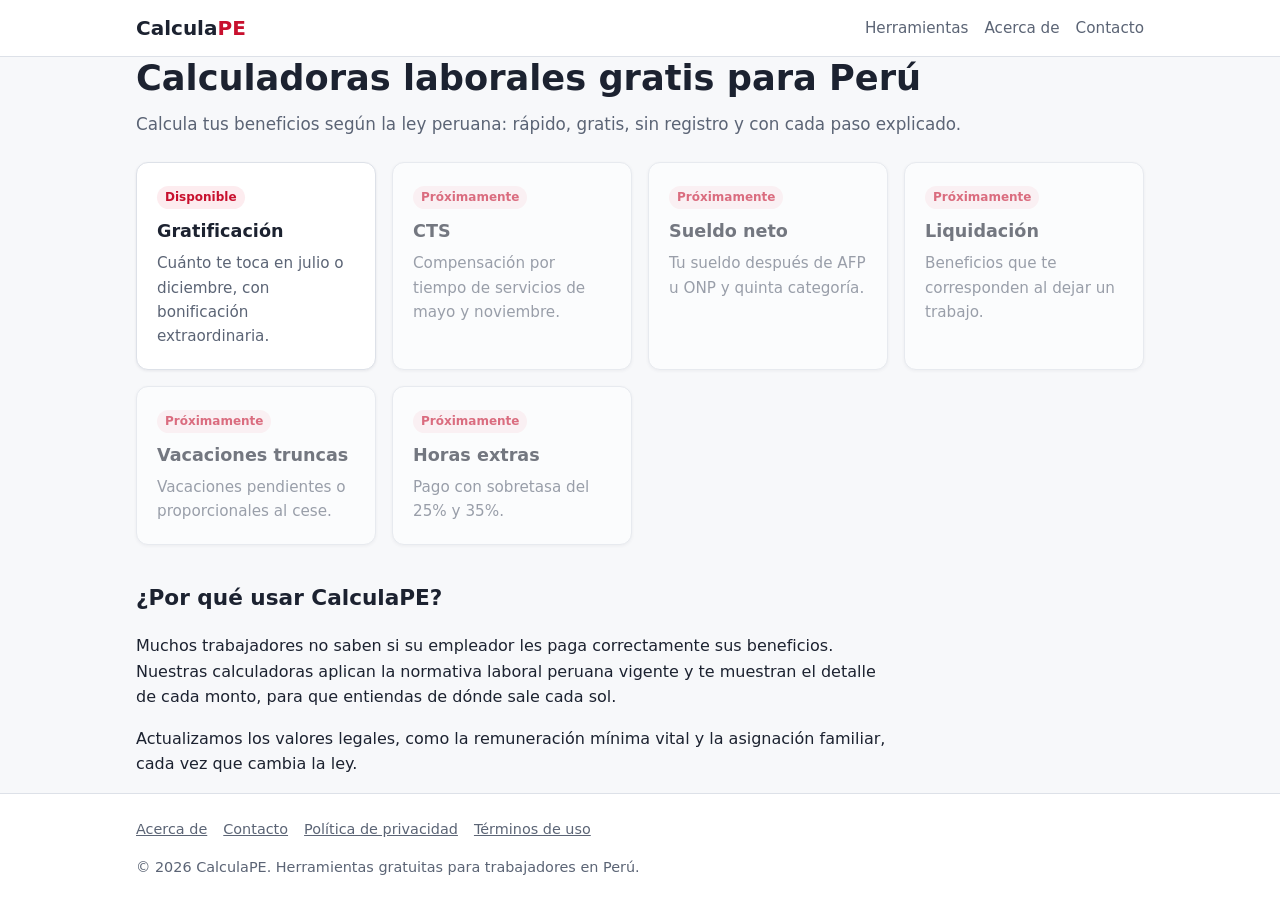
==== index.html @ ca853198 "v0.1: sitio base con calculadora de gratificación y páginas legales Co-Authored-By: Claude Opus 5.5 " ====
<!doctype html>
<html lang="es-PE">
<head>
  <meta charset="utf-8">
  <meta name="viewport" content="width=device-width, initial-scale=1">
  <title>CalculaPE | Calculadoras laborales gratis para Perú</title>
  <meta name="description" content="Calculadoras gratuitas para trabajadores en Perú: gratificación, CTS, liquidación, sueldo neto y más. Resultados al instante y explicados paso a paso.">
  <link rel="canonical" href="https://TU-DOMINIO.com/">
  <link rel="stylesheet" href="css/styles.css">
  <!-- AdSense: pegar aquí el script cuando Google apruebe la cuenta (ver DOCUMENTACION.md) -->
</head>
<body>
  <header class="site-header">
    <div class="wrap">
      <a class="logo" href="index.html">Calcula<span>PE</span></a>
      <nav class="site-nav">
        <a href="index.html">Herramientas</a>
        <a href="acerca.html">Acerca de</a>
        <a href="contacto.html">Contacto</a>
      </nav>
    </div>
  </header>

  <main class="wrap">
    <h1>Calculadoras laborales gratis para Perú</h1>
    <p class="lead">Calcula tus beneficios según la ley peruana: rápido, gratis, sin registro y con cada paso explicado.</p>

    <div class="tools">
      <a class="tool" href="gratificacion.html">
        <span class="tag">Disponible</span>
        <h3>Gratificación</h3>
        <p>Cuánto te toca en julio o diciembre, con bonificación extraordinaria.</p>
      </a>
      <div class="tool soon">
        <span class="tag">Próximamente</span>
        <h3>CTS</h3>
        <p>Compensación por tiempo de servicios de mayo y noviembre.</p>
      </div>
      <div class="tool soon">
        <span class="tag">Próximamente</span>
        <h3>Sueldo neto</h3>
        <p>Tu sueldo después de AFP u ONP y quinta categoría.</p>
      </div>
      <div class="tool soon">
        <span class="tag">Próximamente</span>
        <h3>Liquidación</h3>
        <p>Beneficios que te corresponden al dejar un trabajo.</p>
      </div>
      <div class="tool soon">
        <span class="tag">Próximamente</span>
        <h3>Vacaciones truncas</h3>
        <p>Vacaciones pendientes o proporcionales al cese.</p>
      </div>
      <div class="tool soon">
        <span class="tag">Próximamente</span>
        <h3>Horas extras</h3>
        <p>Pago con sobretasa del 25% y 35%.</p>
      </div>
    </div>

    <div class="ad-slot"><!-- Bloque de anuncio AdSense --></div>

    <section class="content">
      <h2>¿Por qué usar CalculaPE?</h2>
      <p>Muchos trabajadores no saben si su empleador les paga correctamente sus beneficios. Nuestras calculadoras aplican la normativa laboral peruana vigente y te muestran el detalle de cada monto, para que entiendas de dónde sale cada sol.</p>
      <p>Actualizamos los valores legales, como la remuneración mínima vital y la asignación familiar, cada vez que cambia la ley.</p>
    </section>
  </main>

  <footer class="site-footer">
    <div class="wrap">
      <nav>
        <a href="acerca.html">Acerca de</a>
        <a href="contacto.html">Contacto</a>
        <a href="politica-privacidad.html">Política de privacidad</a>
        <a href="terminos.html">Términos de uso</a>
      </nav>
      <p>© <span data-year></span> CalculaPE. Herramientas gratuitas para trabajadores en Perú.</p>
    </div>
  </footer>
  <script src="js/config.js"></script>
</body>
</html>
---- css/styles.css ----
/* CalculaPE - estilos compartidos por todas las páginas */
:root {
  --bg: #f7f8fa;
  --surface: #ffffff;
  --text: #1c2230;
  --muted: #5b6475;
  --border: #dde1e8;
  --primary: #c8102e;        /* rojo Perú */
  --primary-hover: #a50d26;
  --primary-soft: #fdecef;
  --success: #1f7a4d;
  --success-soft: #e7f5ee;
  --radius: 12px;
  --shadow: 0 1px 3px rgba(20, 30, 50, .08);
  --max: 1040px;
}

@media (prefers-color-scheme: dark) {
  :root:not([data-theme="light"]) {
    --bg: #12151c;
    --surface: #1b2029;
    --text: #e8ebf1;
    --muted: #9aa3b5;
    --border: #2d3441;
    --primary: #ff5a70;
    --primary-hover: #ff7a8c;
    --primary-soft: #3a1c23;
    --success: #4cc38a;
    --success-soft: #16301f;
    --shadow: none;
  }
}

* { box-sizing: border-box; }

body {
  margin: 0;
  background: var(--bg);
  color: var(--text);
  font-family: system-ui, -apple-system, "Segoe UI", Roboto, sans-serif;
  line-height: 1.6;
}

a { color: var(--primary); }
a:hover { color: var(--primary-hover); }

.wrap { max-width: var(--max); margin: 0 auto; padding: 0 16px; }

/* Encabezado */
.site-header {
  background: var(--surface);
  border-bottom: 1px solid var(--border);
}
.site-header .wrap {
  display: flex; align-items: center; justify-content: space-between;
  gap: 16px; flex-wrap: wrap; padding-top: 12px; padding-bottom: 12px;
}
.logo { font-weight: 800; font-size: 1.25rem; text-decoration: none; color: var(--text); }
.logo span { color: var(--primary); }
.site-nav { display: flex; gap: 16px; flex-wrap: wrap; }
.site-nav a { text-decoration: none; color: var(--muted); font-size: .95rem; }
.site-nav a:hover { color: var(--primary); }

main { padding: 32px 0 48px; }

h1 { font-size: clamp(1.6rem, 4vw, 2.2rem); line-height: 1.2; margin: 0 0 12px; }
h2 { font-size: 1.35rem; margin-top: 36px; }
.lead { color: var(--muted); font-size: 1.05rem; margin-top: 0; }

/* Tarjetas de herramientas (inicio) */
.tools {
  display: grid; gap: 16px;
  grid-template-columns: repeat(auto-fill, minmax(240px, 1fr));
  margin-top: 24px;
}
.tool {
  display: block; background: var(--surface); border: 1px solid var(--border);
  border-radius: var(--radius); padding: 20px; text-decoration: none;
  color: var(--text); box-shadow: var(--shadow);
}
a.tool:hover { border-color: var(--primary); }
.tool h3 { margin: 0 0 6px; font-size: 1.1rem; }
.tool p { margin: 0; color: var(--muted); font-size: .95rem; }
.tool.soon { opacity: .6; }
.tag {
  display: inline-block; font-size: .75rem; font-weight: 600; padding: 2px 8px;
  border-radius: 999px; background: var(--primary-soft); color: var(--primary);
  margin-bottom: 8px;
}

/* Calculadora */
.calc-layout {
  display: grid; gap: 24px; grid-template-columns: 1fr;
  margin-top: 24px;
}
@media (min-width: 820px) {
  .calc-layout { grid-template-columns: 1.1fr 1fr; align-items: start; }
}
.card {
  background: var(--surface); border: 1px solid var(--border);
  border-radius: var(--radius); padding: 20px; box-shadow: var(--shadow);
}
.field { margin-bottom: 16px; }
.field label { display: block; font-weight: 600; margin-bottom: 4px; }
.field small { display: block; color: var(--muted); margin-top: 4px; }
input[type="number"], input[type="date"], select {
  width: 100%; padding: 10px 12px; font-size: 1rem;
  border: 1px solid var(--border); border-radius: 8px;
  background: var(--bg); color: var(--text);
}
input:focus, select:focus { outline: 2px solid var(--primary); outline-offset: 1px; }
.check { display: flex; align-items: center; gap: 8px; font-weight: 600; }
.check input { width: 18px; height: 18px; }

.btn {
  display: inline-block; width: 100%; padding: 12px; font-size: 1rem; font-weight: 700;
  border: 0; border-radius: 8px; background: var(--primary); color: #fff; cursor: pointer;
}
.btn:hover { background: var(--primary-hover); }

.result-total {
  background: var(--success-soft); color: var(--success);
  border-radius: 8px; padding: 16px; text-align: center; margin-bottom: 16px;
}
.result-total .amount { font-size: 2rem; font-weight: 800; display: block; }
.breakdown { width: 100%; border-collapse: collapse; font-size: .95rem; }
.breakdown td { padding: 8px 0; border-bottom: 1px solid var(--border); }
.breakdown td:last-child { text-align: right; font-variant-numeric: tabular-nums; }
.breakdown tr.total td { font-weight: 700; border-bottom: 0; }
.note { font-size: .88rem; color: var(--muted); }
.alert {
  background: var(--primary-soft); color: var(--text);
  border-left: 4px solid var(--primary); padding: 12px; border-radius: 6px;
}

/* Espacio reservado para anuncios (AdSense) */
.ad-slot { margin: 24px 0; min-height: 0; }

/* Contenido de texto (guías, legales) */
.content { max-width: 760px; }
.content table { border-collapse: collapse; width: 100%; margin: 12px 0; font-size: .95rem; }
.content th, .content td { border: 1px solid var(--border); padding: 8px; text-align: left; }
.content th { background: var(--surface); }
details { background: var(--surface); border: 1px solid var(--border); border-radius: 8px; padding: 12px 16px; margin-bottom: 8px; }
summary { cursor: pointer; font-weight: 600; }

/* Pie de página */
.site-footer {
  border-top: 1px solid var(--border); background: var(--surface);
  padding: 24px 0; font-size: .9rem; color: var(--muted);
}
.site-footer nav { display: flex; gap: 16px; flex-wrap: wrap; margin-bottom: 8px; }
.site-footer a { color: var(--muted); }
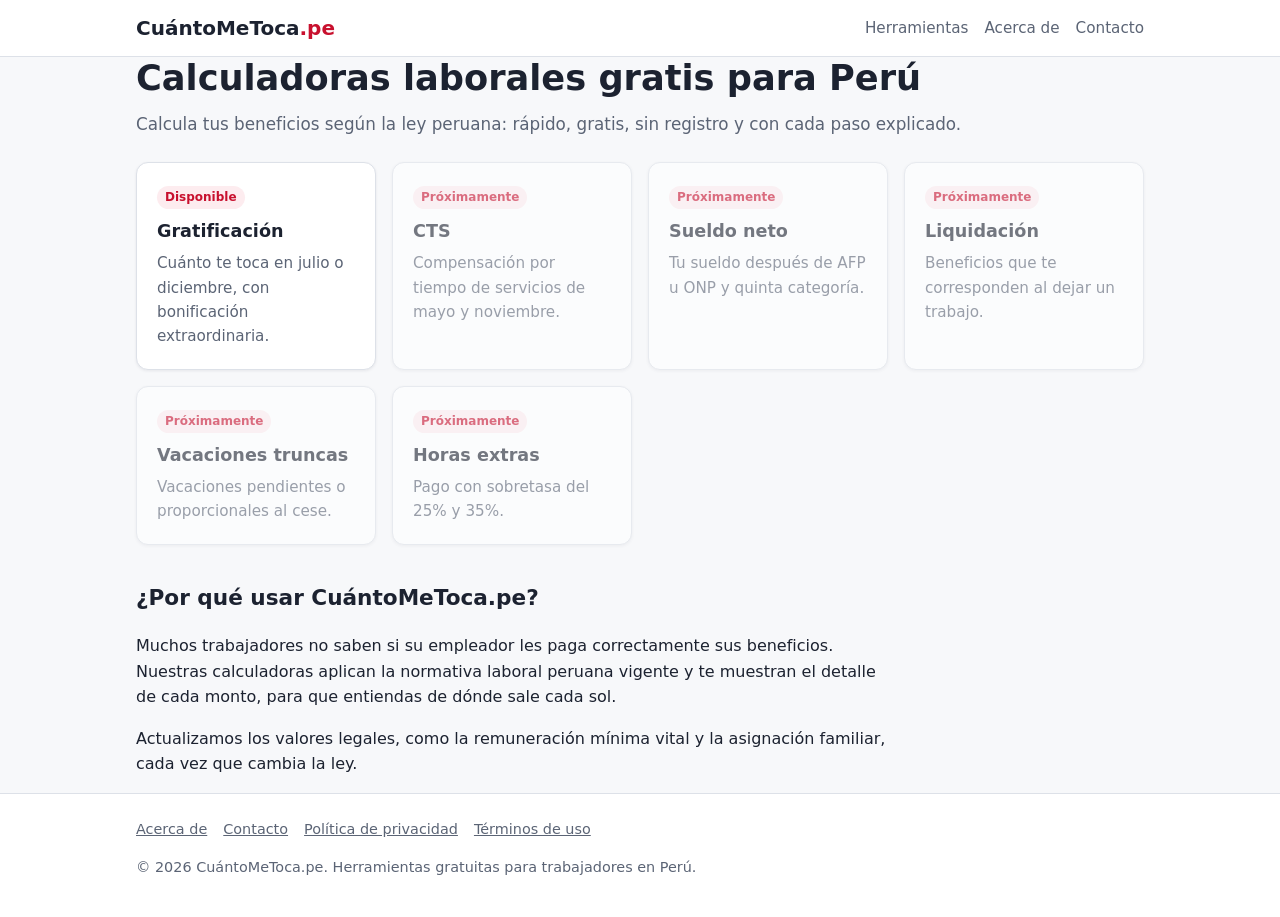
==== commit 1d5cb4a9: "v0.2: cambio de marca a CuántoMeToca.pe y URLs de GitHub Pages Co-Authored-By: Claude Opus 5.5 <nore" ====
--- a/index.html
+++ b/index.html
@@ -3,16 +3,16 @@
 <head>
   <meta charset="utf-8">
   <meta name="viewport" content="width=device-width, initial-scale=1">
-  <title>CalculaPE | Calculadoras laborales gratis para Perú</title>
+  <title>CuántoMeToca.pe | Calculadoras laborales gratis para Perú</title>
   <meta name="description" content="Calculadoras gratuitas para trabajadores en Perú: gratificación, CTS, liquidación, sueldo neto y más. Resultados al instante y explicados paso a paso.">
-  <link rel="canonical" href="https://TU-DOMINIO.com/">
+  <link rel="canonical" href="https://festrebillo.github.io/cuantometoca/">
   <link rel="stylesheet" href="css/styles.css">
   <!-- AdSense: pegar aquí el script cuando Google apruebe la cuenta (ver DOCUMENTACION.md) -->
 </head>
 <body>
   <header class="site-header">
     <div class="wrap">
-      <a class="logo" href="index.html">Calcula<span>PE</span></a>
+      <a class="logo" href="index.html">CuántoMeToca<span>.pe</span></a>
       <nav class="site-nav">
         <a href="index.html">Herramientas</a>
         <a href="acerca.html">Acerca de</a>
@@ -61,7 +61,7 @@
     <div class="ad-slot"><!-- Bloque de anuncio AdSense --></div>
 
     <section class="content">
-      <h2>¿Por qué usar CalculaPE?</h2>
+      <h2>¿Por qué usar CuántoMeToca.pe?</h2>
       <p>Muchos trabajadores no saben si su empleador les paga correctamente sus beneficios. Nuestras calculadoras aplican la normativa laboral peruana vigente y te muestran el detalle de cada monto, para que entiendas de dónde sale cada sol.</p>
       <p>Actualizamos los valores legales, como la remuneración mínima vital y la asignación familiar, cada vez que cambia la ley.</p>
     </section>
@@ -75,7 +75,7 @@
         <a href="politica-privacidad.html">Política de privacidad</a>
         <a href="terminos.html">Términos de uso</a>
       </nav>
-      <p>© <span data-year></span> CalculaPE. Herramientas gratuitas para trabajadores en Perú.</p>
+      <p>© <span data-year></span> CuántoMeToca.pe. Herramientas gratuitas para trabajadores en Perú.</p>
     </div>
   </footer>
   <script src="js/config.js"></script>
--- a/css/styles.css
+++ b/css/styles.css
@@ -1,4 +1,4 @@
-/* CalculaPE - estilos compartidos por todas las páginas */
+/* CuántoMeToca.pe - estilos compartidos por todas las páginas */
 :root {
   --bg: #f7f8fa;
   --surface: #ffffff;
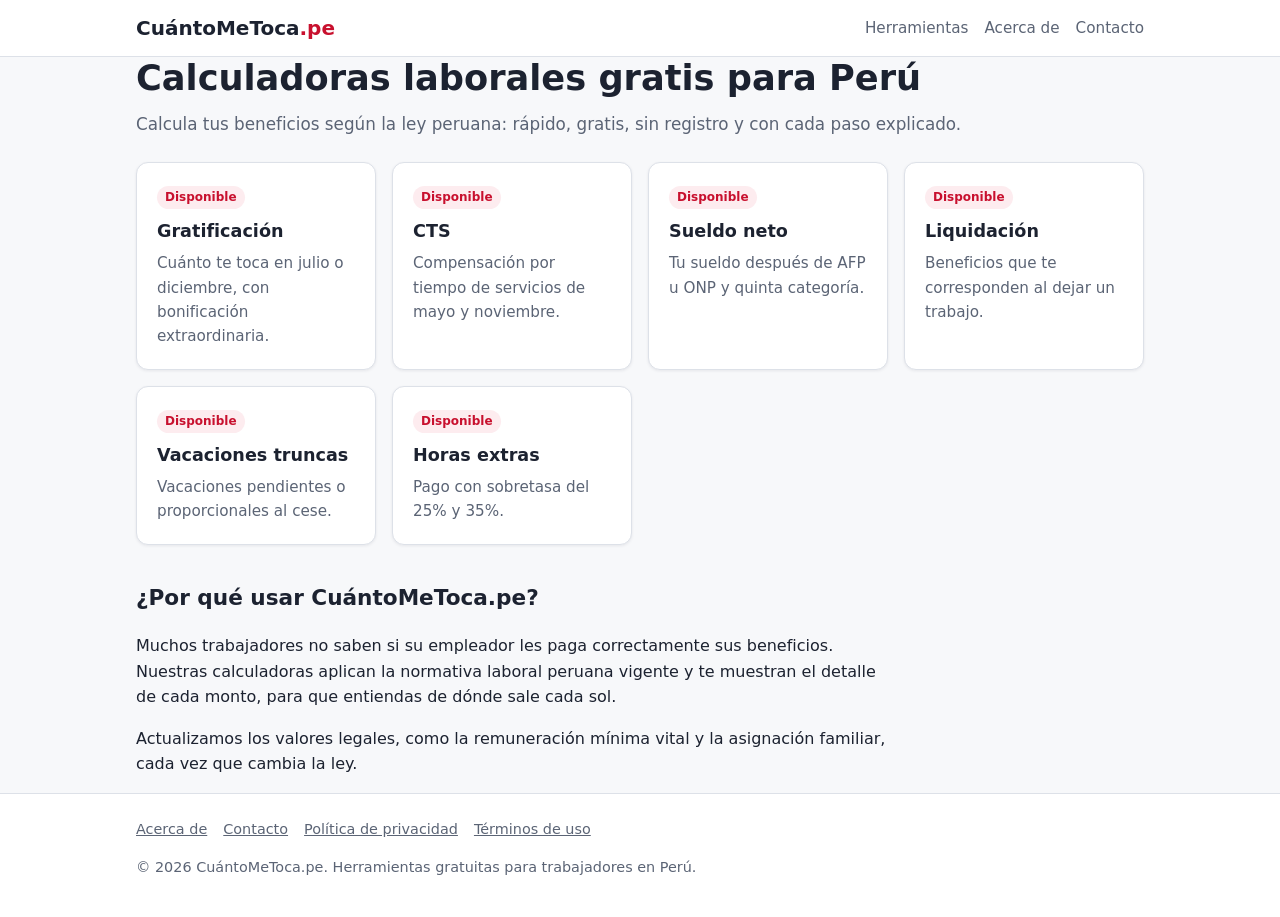
==== commit 77b97f85: "v1.0: calculadoras de CTS, sueldo neto, liquidación, vacaciones truncas y horas extras - Funciones c" ====
--- a/index.html
+++ b/index.html
@@ -31,31 +31,31 @@
         <h3>Gratificación</h3>
         <p>Cuánto te toca en julio o diciembre, con bonificación extraordinaria.</p>
       </a>
-      <div class="tool soon">
-        <span class="tag">Próximamente</span>
+      <a class="tool" href="cts.html">
+        <span class="tag">Disponible</span>
         <h3>CTS</h3>
         <p>Compensación por tiempo de servicios de mayo y noviembre.</p>
-      </div>
-      <div class="tool soon">
-        <span class="tag">Próximamente</span>
+      </a>
+      <a class="tool" href="sueldo-neto.html">
+        <span class="tag">Disponible</span>
         <h3>Sueldo neto</h3>
         <p>Tu sueldo después de AFP u ONP y quinta categoría.</p>
-      </div>
-      <div class="tool soon">
-        <span class="tag">Próximamente</span>
+      </a>
+      <a class="tool" href="liquidacion.html">
+        <span class="tag">Disponible</span>
         <h3>Liquidación</h3>
         <p>Beneficios que te corresponden al dejar un trabajo.</p>
-      </div>
-      <div class="tool soon">
-        <span class="tag">Próximamente</span>
+      </a>
+      <a class="tool" href="vacaciones-truncas.html">
+        <span class="tag">Disponible</span>
         <h3>Vacaciones truncas</h3>
         <p>Vacaciones pendientes o proporcionales al cese.</p>
-      </div>
-      <div class="tool soon">
-        <span class="tag">Próximamente</span>
+      </a>
+      <a class="tool" href="horas-extras.html">
+        <span class="tag">Disponible</span>
         <h3>Horas extras</h3>
         <p>Pago con sobretasa del 25% y 35%.</p>
-      </div>
+      </a>
     </div>
 
     <div class="ad-slot"><!-- Bloque de anuncio AdSense --></div>
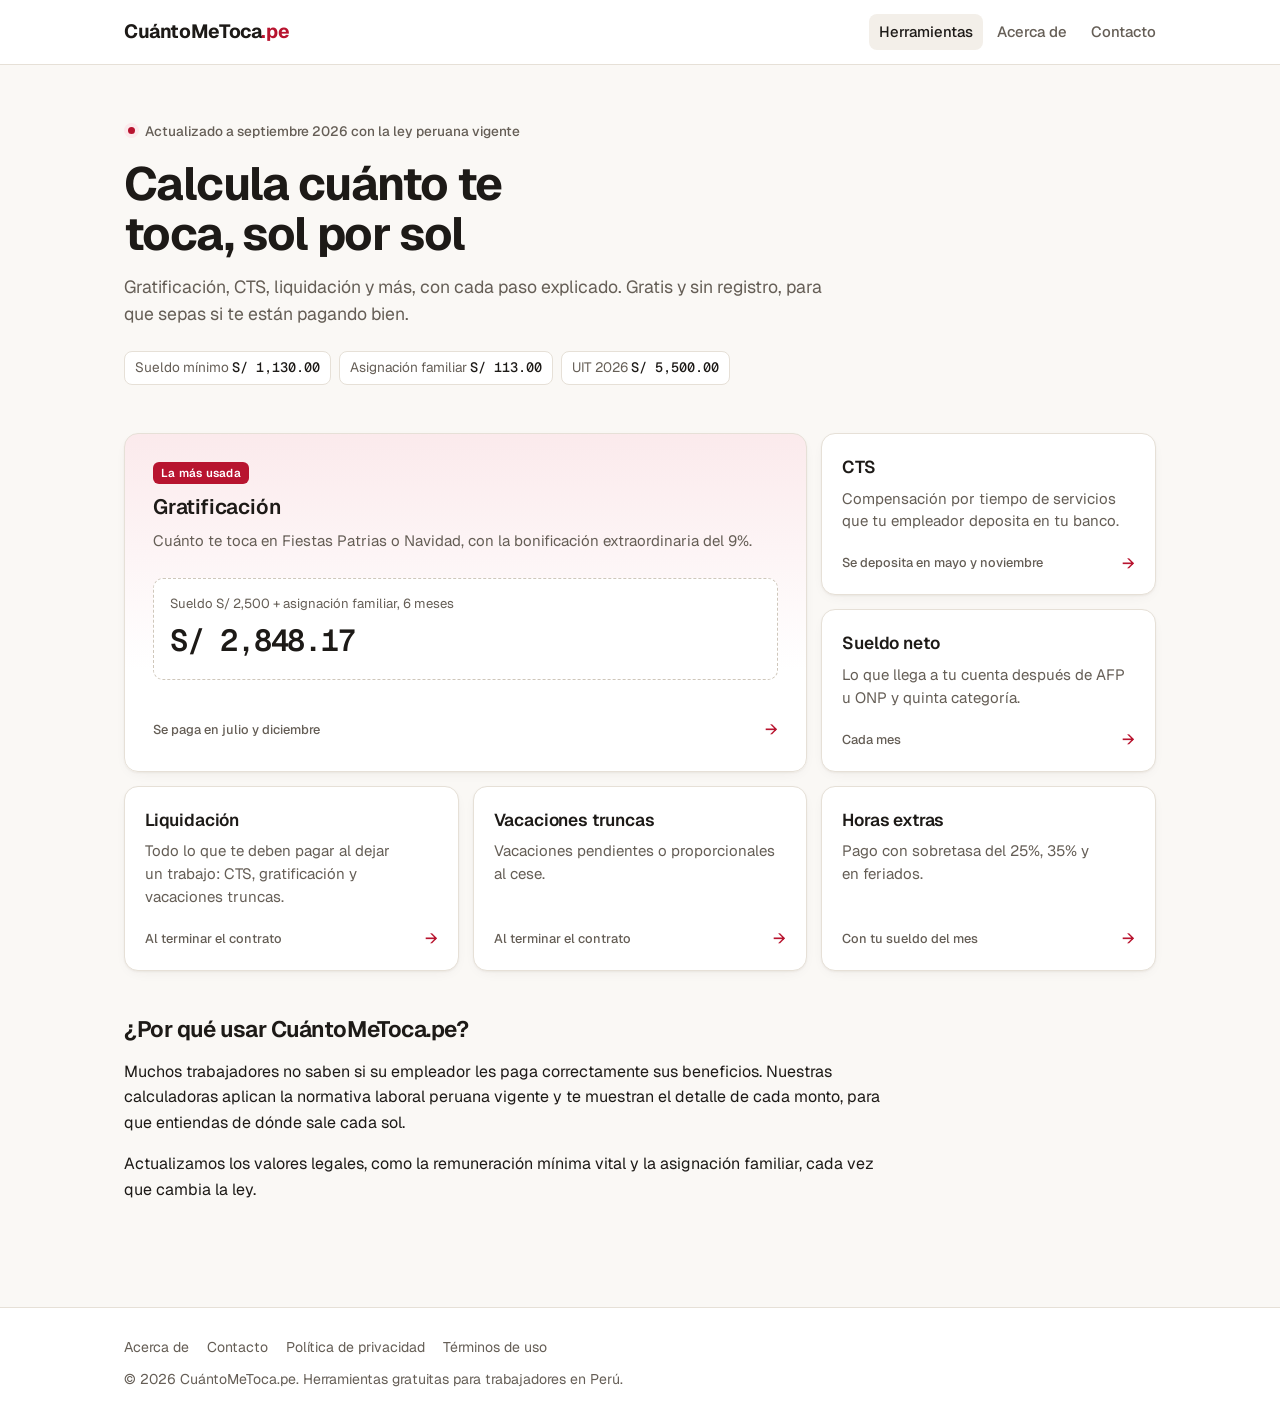
==== commit 4b2862c2: "v1.1: rediseño visual con skills de diseño (Taste Skill + Emil Kowalski) - Tipografía Geist/Geist Mo" ====
--- a/index.html
+++ b/index.html
@@ -6,10 +6,25 @@
   <title>CuántoMeToca.pe | Calculadoras laborales gratis para Perú</title>
   <meta name="description" content="Calculadoras gratuitas para trabajadores en Perú: gratificación, CTS, liquidación, sueldo neto y más. Resultados al instante y explicados paso a paso.">
   <link rel="canonical" href="https://festrebillo.github.io/cuantometoca/">
+  <meta name="theme-color" content="#faf8f5" media="(prefers-color-scheme: light)">
+  <meta name="theme-color" content="#161412" media="(prefers-color-scheme: dark)">
+  <link rel="icon" href="favicon.svg" type="image/svg+xml">
+  <meta property="og:type" content="website">
+  <meta property="og:site_name" content="CuántoMeToca.pe">
+  <meta property="og:locale" content="es_PE">
+  <meta property="og:title" content="CuántoMeToca.pe | Calculadoras laborales gratis para Perú">
+  <meta property="og:description" content="Calculadoras gratuitas para trabajadores en Perú: gratificación, CTS, liquidación, sueldo neto y más. Resultados al instante y explicados paso a paso.">
+  <meta property="og:url" content="https://festrebillo.github.io/cuantometoca/">
+  <meta property="og:image" content="https://festrebillo.github.io/cuantometoca/og-image.png">
+  <meta name="twitter:card" content="summary_large_image">
+  <link rel="preconnect" href="https://fonts.googleapis.com">
+  <link rel="preconnect" href="https://fonts.gstatic.com" crossorigin>
+  <link rel="stylesheet" href="https://fonts.googleapis.com/css2?family=Geist:wght@400..700&family=Geist+Mono:wght@500;600&display=swap">
   <link rel="stylesheet" href="css/styles.css">
   <!-- AdSense: pegar aquí el script cuando Google apruebe la cuenta (ver DOCUMENTACION.md) -->
 </head>
 <body>
+  <a class="skip-link" href="#contenido">Saltar al contenido</a>
   <header class="site-header">
     <div class="wrap">
       <a class="logo" href="index.html">CuántoMeToca<span>.pe</span></a>
@@ -21,40 +36,53 @@
     </div>
   </header>
 
-  <main class="wrap">
-    <h1>Calculadoras laborales gratis para Perú</h1>
-    <p class="lead">Calcula tus beneficios según la ley peruana: rápido, gratis, sin registro y con cada paso explicado.</p>
+  <main class="wrap" id="contenido">
+    <section class="hero">
+      <p class="eyebrow">Actualizado a <span data-config="ULTIMA_REVISION">septiembre 2026</span> con la ley peruana vigente</p>
+      <h1>Calcula cuánto te toca, sol por sol</h1>
+      <p class="lead">Gratificación, CTS, liquidación y más, con cada paso explicado. Gratis y sin registro, para que sepas si te están pagando bien.</p>
+      <ul class="facts" aria-label="Valores legales usados en los cálculos">
+        <li>Sueldo mínimo <b data-config="RMV">S/ 1,130.00</b></li>
+        <li>Asignación familiar <b data-config="ASIGNACION">S/ 113.00</b></li>
+        <li>UIT 2026 <b data-config="UIT">S/ 5,500.00</b></li>
+      </ul>
+    </section>
 
-    <div class="tools">
-      <a class="tool" href="gratificacion.html">
-        <span class="tag">Disponible</span>
+    <div class="tools tools--home">
+      <a class="tool tool--featured" href="gratificacion.html">
+        <span class="tag">La más usada</span>
         <h3>Gratificación</h3>
-        <p>Cuánto te toca en julio o diciembre, con bonificación extraordinaria.</p>
+        <p>Cuánto te toca en Fiestas Patrias o Navidad, con la bonificación extraordinaria del 9%.</p>
+        <span class="tool-sample" aria-hidden="true">
+          <span>Sueldo S/ 2,500 + asignación familiar, 6 meses</span>
+          <b>S/ 2,848.17</b>
+        </span>
+        <span class="tool-meta">Se paga en julio y diciembre</span>
       </a>
       <a class="tool" href="cts.html">
-        <span class="tag">Disponible</span>
         <h3>CTS</h3>
-        <p>Compensación por tiempo de servicios de mayo y noviembre.</p>
+        <p>Compensación por tiempo de servicios que tu empleador deposita en tu banco.</p>
+        <span class="tool-meta">Se deposita en mayo y noviembre</span>
       </a>
       <a class="tool" href="sueldo-neto.html">
-        <span class="tag">Disponible</span>
         <h3>Sueldo neto</h3>
-        <p>Tu sueldo después de AFP u ONP y quinta categoría.</p>
+        <p>Lo que llega a tu cuenta después de AFP u ONP y quinta categoría.</p>
+        <span class="tool-meta">Cada mes</span>
       </a>
       <a class="tool" href="liquidacion.html">
-        <span class="tag">Disponible</span>
         <h3>Liquidación</h3>
-        <p>Beneficios que te corresponden al dejar un trabajo.</p>
+        <p>Todo lo que te deben pagar al dejar un trabajo: CTS, gratificación y vacaciones truncas.</p>
+        <span class="tool-meta">Al terminar el contrato</span>
       </a>
       <a class="tool" href="vacaciones-truncas.html">
-        <span class="tag">Disponible</span>
         <h3>Vacaciones truncas</h3>
         <p>Vacaciones pendientes o proporcionales al cese.</p>
+        <span class="tool-meta">Al terminar el contrato</span>
       </a>
       <a class="tool" href="horas-extras.html">
-        <span class="tag">Disponible</span>
         <h3>Horas extras</h3>
-        <p>Pago con sobretasa del 25% y 35%.</p>
+        <p>Pago con sobretasa del 25%, 35% y en feriados.</p>
+        <span class="tool-meta">Con tu sueldo del mes</span>
       </a>
     </div>
 
--- a/css/styles.css
+++ b/css/styles.css
@@ -1,153 +1,336 @@
-/* CuántoMeToca.pe - estilos compartidos por todas las páginas */
+/* CuántoMeToca.pe - estilos compartidos por todas las páginas
+   Dirección visual: claro y confiable, como una boleta de pago bien hecha.
+   Un solo color de acento (rojo Perú), grises cálidos y montos en fuente monoespaciada. */
 :root {
-  --bg: #f7f8fa;
+  color-scheme: light dark;
+  --bg: #faf8f5;
   --surface: #ffffff;
-  --text: #1c2230;
-  --muted: #5b6475;
-  --border: #dde1e8;
-  --primary: #c8102e;        /* rojo Perú */
-  --primary-hover: #a50d26;
-  --primary-soft: #fdecef;
-  --success: #1f7a4d;
-  --success-soft: #e7f5ee;
-  --radius: 12px;
-  --shadow: 0 1px 3px rgba(20, 30, 50, .08);
-  --max: 1040px;
+  --surface-2: #f3efe9;
+  --text: #1d1a17;
+  --muted: #655e56;
+  --border: #e6e0d7;
+  --border-strong: #cfc7bb;
+  --primary: #b8142f;          /* rojo Perú, un poco menos saturado que el de la bandera */
+  --primary-hover: #99102a;
+  --primary-soft: #fbeaec;
+  --ring: rgba(184, 20, 47, .22);
+  --shadow: 0 1px 2px rgba(60, 40, 20, .05), 0 4px 16px -8px rgba(60, 40, 20, .12);
+  --shadow-hover: 0 2px 4px rgba(60, 40, 20, .06), 0 12px 28px -12px rgba(60, 40, 20, .22);
+  --chevron: url("data:image/svg+xml,%3Csvg xmlns='http://www.w3.org/2000/svg' width='12' height='8' fill='none' stroke='%23655e56' stroke-width='1.6' stroke-linecap='round' stroke-linejoin='round'%3E%3Cpath d='M1 1.5l5 5 5-5'/%3E%3C/svg%3E");
+
+  --font: "Geist", system-ui, -apple-system, "Segoe UI", Roboto, sans-serif;
+  --mono: "Geist Mono", ui-monospace, "SFMono-Regular", Consolas, monospace;
+  --radius: 14px;
+  --radius-sm: 10px;
+  --max: 1080px;
+  --ease-out: cubic-bezier(0.23, 1, 0.32, 1);
 }
 
 @media (prefers-color-scheme: dark) {
   :root:not([data-theme="light"]) {
-    --bg: #12151c;
-    --surface: #1b2029;
-    --text: #e8ebf1;
-    --muted: #9aa3b5;
-    --border: #2d3441;
-    --primary: #ff5a70;
-    --primary-hover: #ff7a8c;
-    --primary-soft: #3a1c23;
-    --success: #4cc38a;
-    --success-soft: #16301f;
+    --bg: #161412;
+    --surface: #1f1c19;
+    --surface-2: #28241f;
+    --text: #efebe6;
+    --muted: #a59d93;
+    --border: #332e28;
+    --border-strong: #4a433b;
+    --primary: #ff6b7d;
+    --primary-hover: #ff8b99;
+    --primary-soft: #3a1d22;
+    --ring: rgba(255, 107, 125, .28);
     --shadow: none;
+    --shadow-hover: 0 12px 28px -14px rgba(0, 0, 0, .6);
+    --chevron: url("data:image/svg+xml,%3Csvg xmlns='http://www.w3.org/2000/svg' width='12' height='8' fill='none' stroke='%23a59d93' stroke-width='1.6' stroke-linecap='round' stroke-linejoin='round'%3E%3Cpath d='M1 1.5l5 5 5-5'/%3E%3C/svg%3E");
   }
 }
+:root[data-theme="light"] { color-scheme: light; }
 
 * { box-sizing: border-box; }
+html { -webkit-text-size-adjust: 100%; }
+@media (prefers-reduced-motion: no-preference) { html { scroll-behavior: smooth; } }
 
 body {
   margin: 0;
   background: var(--bg);
   color: var(--text);
-  font-family: system-ui, -apple-system, "Segoe UI", Roboto, sans-serif;
+  font-family: var(--font);
+  font-size: 1rem;
   line-height: 1.6;
-}
-
-a { color: var(--primary); }
+  -webkit-font-smoothing: antialiased;
+}
+
+a { color: var(--primary); text-underline-offset: .18em; text-decoration-thickness: 1px; }
 a:hover { color: var(--primary-hover); }
+:focus-visible { outline: 2px solid var(--primary); outline-offset: 2px; border-radius: 4px; }
 
 .wrap { max-width: var(--max); margin: 0 auto; padding: 0 16px; }
+@media (min-width: 640px) { .wrap { padding: 0 24px; } }
+
+/* Enlace para saltar al contenido (teclado y lectores de pantalla) */
+.skip-link {
+  position: absolute; left: 12px; top: -48px; z-index: 10;
+  background: var(--text); color: var(--bg); padding: 8px 14px; border-radius: 8px;
+  font-weight: 600; text-decoration: none; transition: top 150ms var(--ease-out);
+}
+.skip-link:focus { top: 12px; color: var(--bg); }
 
 /* Encabezado */
-.site-header {
-  background: var(--surface);
-  border-bottom: 1px solid var(--border);
-}
+.site-header { background: var(--surface); border-bottom: 1px solid var(--border); }
 .site-header .wrap {
   display: flex; align-items: center; justify-content: space-between;
-  gap: 16px; flex-wrap: wrap; padding-top: 12px; padding-bottom: 12px;
-}
-.logo { font-weight: 800; font-size: 1.25rem; text-decoration: none; color: var(--text); }
+  gap: 8px 20px; flex-wrap: wrap; padding-top: 14px; padding-bottom: 14px;
+}
+.logo {
+  font-weight: 700; font-size: 1.2rem; letter-spacing: -.02em;
+  text-decoration: none; color: var(--text);
+}
 .logo span { color: var(--primary); }
-.site-nav { display: flex; gap: 16px; flex-wrap: wrap; }
-.site-nav a { text-decoration: none; color: var(--muted); font-size: .95rem; }
-.site-nav a:hover { color: var(--primary); }
-
-main { padding: 32px 0 48px; }
-
-h1 { font-size: clamp(1.6rem, 4vw, 2.2rem); line-height: 1.2; margin: 0 0 12px; }
-h2 { font-size: 1.35rem; margin-top: 36px; }
-.lead { color: var(--muted); font-size: 1.05rem; margin-top: 0; }
-
-/* Tarjetas de herramientas (inicio) */
+.logo:hover { color: var(--text); }
+.site-nav { display: flex; gap: 4px; flex-wrap: wrap; margin-right: -10px; }
+.site-nav a {
+  text-decoration: none; color: var(--muted); font-size: .93rem; font-weight: 500;
+  padding: 6px 10px; border-radius: 8px;
+  transition: color 150ms ease, background-color 150ms ease;
+}
+.site-nav a:hover { color: var(--text); background: var(--surface-2); }
+.site-nav a[aria-current="page"] { color: var(--text); background: var(--surface-2); }
+
+main.wrap { padding-top: 32px; padding-bottom: 64px; }
+@media (min-width: 820px) { main.wrap { padding-top: 56px; padding-bottom: 88px; } }
+
+/* Tipografía */
+h1, h2, h3 { text-wrap: balance; }
+p, li, small { text-wrap: pretty; }
+h1 {
+  font-size: clamp(1.85rem, 5.2vw, 2.9rem); line-height: 1.08; letter-spacing: -.035em;
+  font-weight: 700; margin: 0 0 14px;
+}
+h2 { font-size: 1.4rem; line-height: 1.25; letter-spacing: -.02em; font-weight: 650; margin: 44px 0 12px; }
+h3 { letter-spacing: -.01em; font-weight: 600; }
+.lead { color: var(--muted); font-size: 1.1rem; line-height: 1.55; margin: 0; max-width: 60ch; }
+strong { font-weight: 600; }
+
+/* Portada */
+.hero { padding-bottom: 8px; }
+.eyebrow { margin: 0 0 16px; font-size: .85rem; font-weight: 500; color: var(--muted); }
+.eyebrow::before {
+  content: ""; display: inline-block; vertical-align: .1em; margin: 0 10px 0 4px;
+  width: 7px; height: 7px; border-radius: 50%; background: var(--primary);
+  box-shadow: 0 0 0 4px var(--primary-soft);
+}
+.hero h1 { max-width: 16ch; }
+.facts {
+  display: flex; flex-wrap: wrap; gap: 8px; list-style: none; padding: 0; margin: 24px 0 0;
+}
+.facts li {
+  font-size: .85rem; color: var(--muted); background: var(--surface);
+  border: 1px solid var(--border); border-radius: 8px; padding: 5px 10px;
+}
+.facts b { font-family: var(--mono); font-weight: 500; color: var(--text); font-variant-numeric: tabular-nums; }
+
+/* Tarjetas de herramientas */
 .tools {
-  display: grid; gap: 16px;
-  grid-template-columns: repeat(auto-fill, minmax(240px, 1fr));
-  margin-top: 24px;
-}
+  display: grid; gap: 12px;
+  grid-template-columns: repeat(auto-fill, minmax(230px, 1fr));
+  margin-top: 20px;
+}
+.tools--home { margin-top: 40px; }
+@media (min-width: 820px) {
+  .tools--home { grid-template-columns: repeat(3, 1fr); gap: 14px; }
+  .tools--home .tool--featured { grid-column: span 2; grid-row: span 2; padding: 28px; }
+}
+.tool-sample {
+  display: none; margin-top: 20px; padding: 14px 16px; border-radius: var(--radius-sm);
+  background: var(--surface); border: 1px dashed var(--border-strong);
+  font-size: .82rem; color: var(--muted);
+}
+.tool-sample b {
+  display: block; margin-top: 2px; color: var(--text);
+  font-family: var(--mono); font-size: 1.9rem; font-weight: 600; letter-spacing: -.04em;
+  font-variant-numeric: tabular-nums;
+}
+@media (min-width: 820px) { .tools--home .tool-sample { display: block; } }
 .tool {
-  display: block; background: var(--surface); border: 1px solid var(--border);
-  border-radius: var(--radius); padding: 20px; text-decoration: none;
+  position: relative; display: flex; flex-direction: column; gap: 6px;
+  background: var(--surface); border: 1px solid var(--border);
+  border-radius: var(--radius); padding: 20px 20px 18px; text-decoration: none;
   color: var(--text); box-shadow: var(--shadow);
-}
-a.tool:hover { border-color: var(--primary); }
-.tool h3 { margin: 0 0 6px; font-size: 1.1rem; }
-.tool p { margin: 0; color: var(--muted); font-size: .95rem; }
-.tool.soon { opacity: .6; }
+  transition: transform 220ms var(--ease-out), box-shadow 220ms var(--ease-out), border-color 150ms ease;
+}
+.tool h3 { margin: 0; font-size: 1.08rem; }
+.tool p { margin: 0; color: var(--muted); font-size: .94rem; line-height: 1.5; }
+.tool-meta {
+  margin-top: auto; padding-top: 12px; display: flex; justify-content: space-between; align-items: center;
+  font-size: .8rem; color: var(--muted); font-weight: 500;
+}
+.tool-meta::after {
+  content: "→"; color: var(--primary); font-size: 1rem;
+  transition: transform 220ms var(--ease-out);
+}
+.tool--featured { background: linear-gradient(180deg, var(--primary-soft), var(--surface) 70%); }
+.tool--featured h3 { font-size: 1.3rem; }
 .tag {
-  display: inline-block; font-size: .75rem; font-weight: 600; padding: 2px 8px;
-  border-radius: 999px; background: var(--primary-soft); color: var(--primary);
-  margin-bottom: 8px;
-}
+  align-self: flex-start; font-size: .72rem; font-weight: 600; letter-spacing: .02em;
+  padding: 2px 8px; border-radius: 6px; background: var(--primary); color: #fff;
+}
+@media (hover: hover) and (pointer: fine) {
+  a.tool:hover { color: var(--text); border-color: var(--border-strong); box-shadow: var(--shadow-hover); transform: translateY(-2px); }
+  a.tool:hover .tool-meta::after { transform: translateX(3px); }
+}
+a.tool:active { transform: scale(.99); }
 
 /* Calculadora */
-.calc-layout {
-  display: grid; gap: 24px; grid-template-columns: 1fr;
-  margin-top: 24px;
-}
+.calc-layout { display: grid; gap: 16px; grid-template-columns: 1fr; margin-top: 28px; }
 @media (min-width: 820px) {
-  .calc-layout { grid-template-columns: 1.1fr 1fr; align-items: start; }
+  .calc-layout { grid-template-columns: 1.05fr 1fr; gap: 24px; align-items: start; }
 }
 .card {
   background: var(--surface); border: 1px solid var(--border);
   border-radius: var(--radius); padding: 20px; box-shadow: var(--shadow);
 }
-.field { margin-bottom: 16px; }
-.field label { display: block; font-weight: 600; margin-bottom: 4px; }
-.field small { display: block; color: var(--muted); margin-top: 4px; }
+@media (min-width: 640px) { .card { padding: 26px; } }
+.card-title { margin: 0 0 16px; font-size: 1.15rem; }
+
+.field { margin-bottom: 18px; }
+.field label { display: block; font-weight: 550; font-size: .95rem; margin-bottom: 6px; }
+.field small { display: block; color: var(--muted); font-size: .84rem; line-height: 1.45; margin-top: 6px; }
+.field-row { display: flex; gap: 8px; }
+
 input[type="number"], input[type="date"], select {
-  width: 100%; padding: 10px 12px; font-size: 1rem;
-  border: 1px solid var(--border); border-radius: 8px;
-  background: var(--bg); color: var(--text);
-}
-input:focus, select:focus { outline: 2px solid var(--primary); outline-offset: 1px; }
-.check { display: flex; align-items: center; gap: 8px; font-weight: 600; }
-.check input { width: 18px; height: 18px; }
+  width: 100%; min-height: 48px; padding: 10px 14px;
+  font: inherit; font-size: 1rem;          /* 16px evita el zoom automático en iPhone */
+  color: var(--text); background: var(--bg);
+  border: 1px solid var(--border-strong); border-radius: var(--radius-sm);
+  transition: border-color 150ms ease, box-shadow 150ms ease, background-color 150ms ease;
+}
+input[type="number"] { font-family: var(--mono); font-variant-numeric: tabular-nums; }
+input::placeholder { color: var(--muted); opacity: .7; font-family: var(--font); }
+select {
+  appearance: none; -webkit-appearance: none; cursor: pointer;
+  padding-right: 40px; background-image: var(--chevron);
+  background-repeat: no-repeat; background-position: right 16px center;
+}
+@media (hover: hover) {
+  input[type="number"]:hover, input[type="date"]:hover, select:hover { border-color: var(--muted); }
+}
+input:focus, select:focus { outline: none; }
+input[type="number"]:focus-visible, input[type="date"]:focus-visible, select:focus-visible,
+input[type="number"]:focus, input[type="date"]:focus, select:focus {
+  border-color: var(--primary); box-shadow: 0 0 0 4px var(--ring); background: var(--surface);
+}
+.check { display: flex; align-items: center; gap: 10px; font-weight: 550; cursor: pointer; min-height: 32px; }
+.check input { width: 20px; height: 20px; margin: 0; accent-color: var(--primary); cursor: pointer; flex-shrink: 0; }
+.check input:focus-visible { outline: 2px solid var(--primary); outline-offset: 2px; }
 
 .btn {
-  display: inline-block; width: 100%; padding: 12px; font-size: 1rem; font-weight: 700;
-  border: 0; border-radius: 8px; background: var(--primary); color: #fff; cursor: pointer;
+  display: inline-flex; align-items: center; justify-content: center; width: 100%;
+  min-height: 52px; padding: 12px 18px; margin-top: 6px;
+  font: inherit; font-size: 1.02rem; font-weight: 600; letter-spacing: -.005em;
+  border: 0; border-radius: var(--radius-sm); background: var(--primary); color: #fff; cursor: pointer;
+  box-shadow: 0 1px 0 rgba(255, 255, 255, .18) inset, 0 6px 16px -8px var(--primary);
+  transition: background-color 150ms ease, transform 140ms var(--ease-out);
 }
 .btn:hover { background: var(--primary-hover); }
-
+.btn:active { transform: scale(.98); }
+/* En oscuro el rojo es claro: texto oscuro para mantener el contraste */
+@media (prefers-color-scheme: dark) {
+  :root:not([data-theme="light"]) .btn,
+  :root:not([data-theme="light"]) .tag { color: #1d0a0e; }
+}
+
+/* Resultado: se lee como una boleta */
 .result-total {
-  background: var(--success-soft); color: var(--success);
-  border-radius: 8px; padding: 16px; text-align: center; margin-bottom: 16px;
-}
-.result-total .amount { font-size: 2rem; font-weight: 800; display: block; }
-.breakdown { width: 100%; border-collapse: collapse; font-size: .95rem; }
-.breakdown td { padding: 8px 0; border-bottom: 1px solid var(--border); }
-.breakdown td:last-child { text-align: right; font-variant-numeric: tabular-nums; }
-.breakdown tr.total td { font-weight: 700; border-bottom: 0; }
-.note { font-size: .88rem; color: var(--muted); }
+  position: relative; overflow: hidden;
+  background: var(--surface-2); color: var(--muted);
+  border-radius: var(--radius-sm); padding: 18px 20px 20px; margin-bottom: 18px;
+  font-size: .92rem; line-height: 1.4;
+}
+.result-total::before {
+  content: ""; position: absolute; inset: 0 auto 0 0; width: 4px; background: var(--primary);
+}
+.result-total .amount {
+  display: block; margin: 6px 0 4px; color: var(--text);
+  font-family: var(--mono); font-size: clamp(2rem, 8vw, 2.6rem); font-weight: 600;
+  letter-spacing: -.04em; line-height: 1.1; font-variant-numeric: tabular-nums;
+}
+.breakdown { width: 100%; border-collapse: collapse; font-size: .93rem; }
+.breakdown td { padding: 9px 0; border-bottom: 1px dashed var(--border-strong); vertical-align: top; }
+.breakdown td:first-child { padding-right: 12px; }
+.breakdown td:last-child {
+  text-align: right; white-space: nowrap;
+  font-family: var(--mono); font-size: .9rem; font-variant-numeric: tabular-nums;
+}
+.breakdown tr:last-child td { border-bottom: 0; }
+.breakdown tr.total td {
+  font-weight: 650; font-size: 1rem; padding-top: 12px;
+  border-top: 2px solid var(--text); border-bottom: 0;
+}
+.breakdown tr.total td:last-child { font-size: 1rem; }
+.note { font-size: .86rem; color: var(--muted); line-height: 1.5; }
+#resultado > .note:only-child {
+  margin: 0; padding: 28px 16px; text-align: center;
+  border: 1px dashed var(--border-strong); border-radius: var(--radius-sm);
+}
 .alert {
-  background: var(--primary-soft); color: var(--text);
-  border-left: 4px solid var(--primary); padding: 12px; border-radius: 6px;
+  background: var(--primary-soft); color: var(--text); margin: 0;
+  border-left: 4px solid var(--primary); padding: 14px 16px; border-radius: 8px;
+}
+
+/* Aparición del resultado al calcular (config.js añade .is-new) */
+@keyframes rise { from { opacity: 0; transform: translateY(6px); } to { opacity: 1; transform: none; } }
+@keyframes fade { from { opacity: 0; } to { opacity: 1; } }
+#resultado.is-new > * { animation: rise 280ms var(--ease-out) both; }
+#resultado.is-new > *:nth-child(2) { animation-delay: 50ms; }
+#resultado.is-new > *:nth-child(n+3) { animation-delay: 100ms; }
+@media (prefers-reduced-motion: reduce) {
+  #resultado.is-new > * { animation: fade 200ms ease both; animation-delay: 0ms !important; }
+  .tool, .btn, .skip-link { transition: none; }
+  a.tool:hover { transform: none; }
 }
 
 /* Espacio reservado para anuncios (AdSense) */
-.ad-slot { margin: 24px 0; min-height: 0; }
+.ad-slot { margin: 32px 0; min-height: 0; }
 
 /* Contenido de texto (guías, legales) */
-.content { max-width: 760px; }
-.content table { border-collapse: collapse; width: 100%; margin: 12px 0; font-size: .95rem; }
-.content th, .content td { border: 1px solid var(--border); padding: 8px; text-align: left; }
-.content th { background: var(--surface); }
-details { background: var(--surface); border: 1px solid var(--border); border-radius: 8px; padding: 12px 16px; margin-bottom: 8px; }
-summary { cursor: pointer; font-weight: 600; }
+.content { max-width: 70ch; }
+.content h1 + p, .content h1 + .lead { margin-top: 0; }
+.content ul, .content ol { padding-left: 1.25em; }
+.content li { margin-bottom: 4px; }
+.content table { border-collapse: collapse; width: 100%; margin: 16px 0; font-size: .93rem; }
+.content th, .content td { border-bottom: 1px solid var(--border); padding: 10px 12px 10px 0; text-align: left; vertical-align: top; }
+.content th { font-weight: 600; font-size: .85rem; color: var(--muted); border-bottom-color: var(--border-strong); }
+
+details {
+  background: var(--surface); border: 1px solid var(--border); border-radius: var(--radius-sm);
+  margin-bottom: 8px; transition: border-color 150ms ease;
+}
+details[open] { border-color: var(--border-strong); }
+summary {
+  cursor: pointer; font-weight: 550; list-style: none;
+  display: flex; justify-content: space-between; align-items: flex-start; gap: 16px;
+  padding: 14px 16px; border-radius: var(--radius-sm);
+}
+summary::-webkit-details-marker { display: none; }
+summary::after {
+  content: "+"; flex-shrink: 0; font-family: var(--mono); font-size: 1.2rem; line-height: 1.3;
+  color: var(--primary); transition: transform 200ms var(--ease-out);
+}
+details[open] summary::after { transform: rotate(45deg); }
+@media (hover: hover) { summary:hover { background: var(--surface-2); } }
+details > :not(summary) { margin: 0; padding: 0 16px 16px; color: var(--muted); }
+details > p strong { color: var(--text); }
+
+/* Página 404 */
+.not-found { padding: 24px 0 8px; }
+.not-found .code { font-family: var(--mono); font-size: .9rem; color: var(--primary); margin: 0 0 12px; }
 
 /* Pie de página */
 .site-footer {
   border-top: 1px solid var(--border); background: var(--surface);
-  padding: 24px 0; font-size: .9rem; color: var(--muted);
-}
-.site-footer nav { display: flex; gap: 16px; flex-wrap: wrap; margin-bottom: 8px; }
-.site-footer a { color: var(--muted); }
+  padding: 28px 0 32px; font-size: .88rem; color: var(--muted);
+}
+.site-footer nav { display: flex; gap: 6px 18px; flex-wrap: wrap; margin-bottom: 10px; }
+.site-footer a { color: var(--muted); text-decoration: none; }
+.site-footer a:hover { color: var(--text); text-decoration: underline; }
+.site-footer p { margin: 0; }
